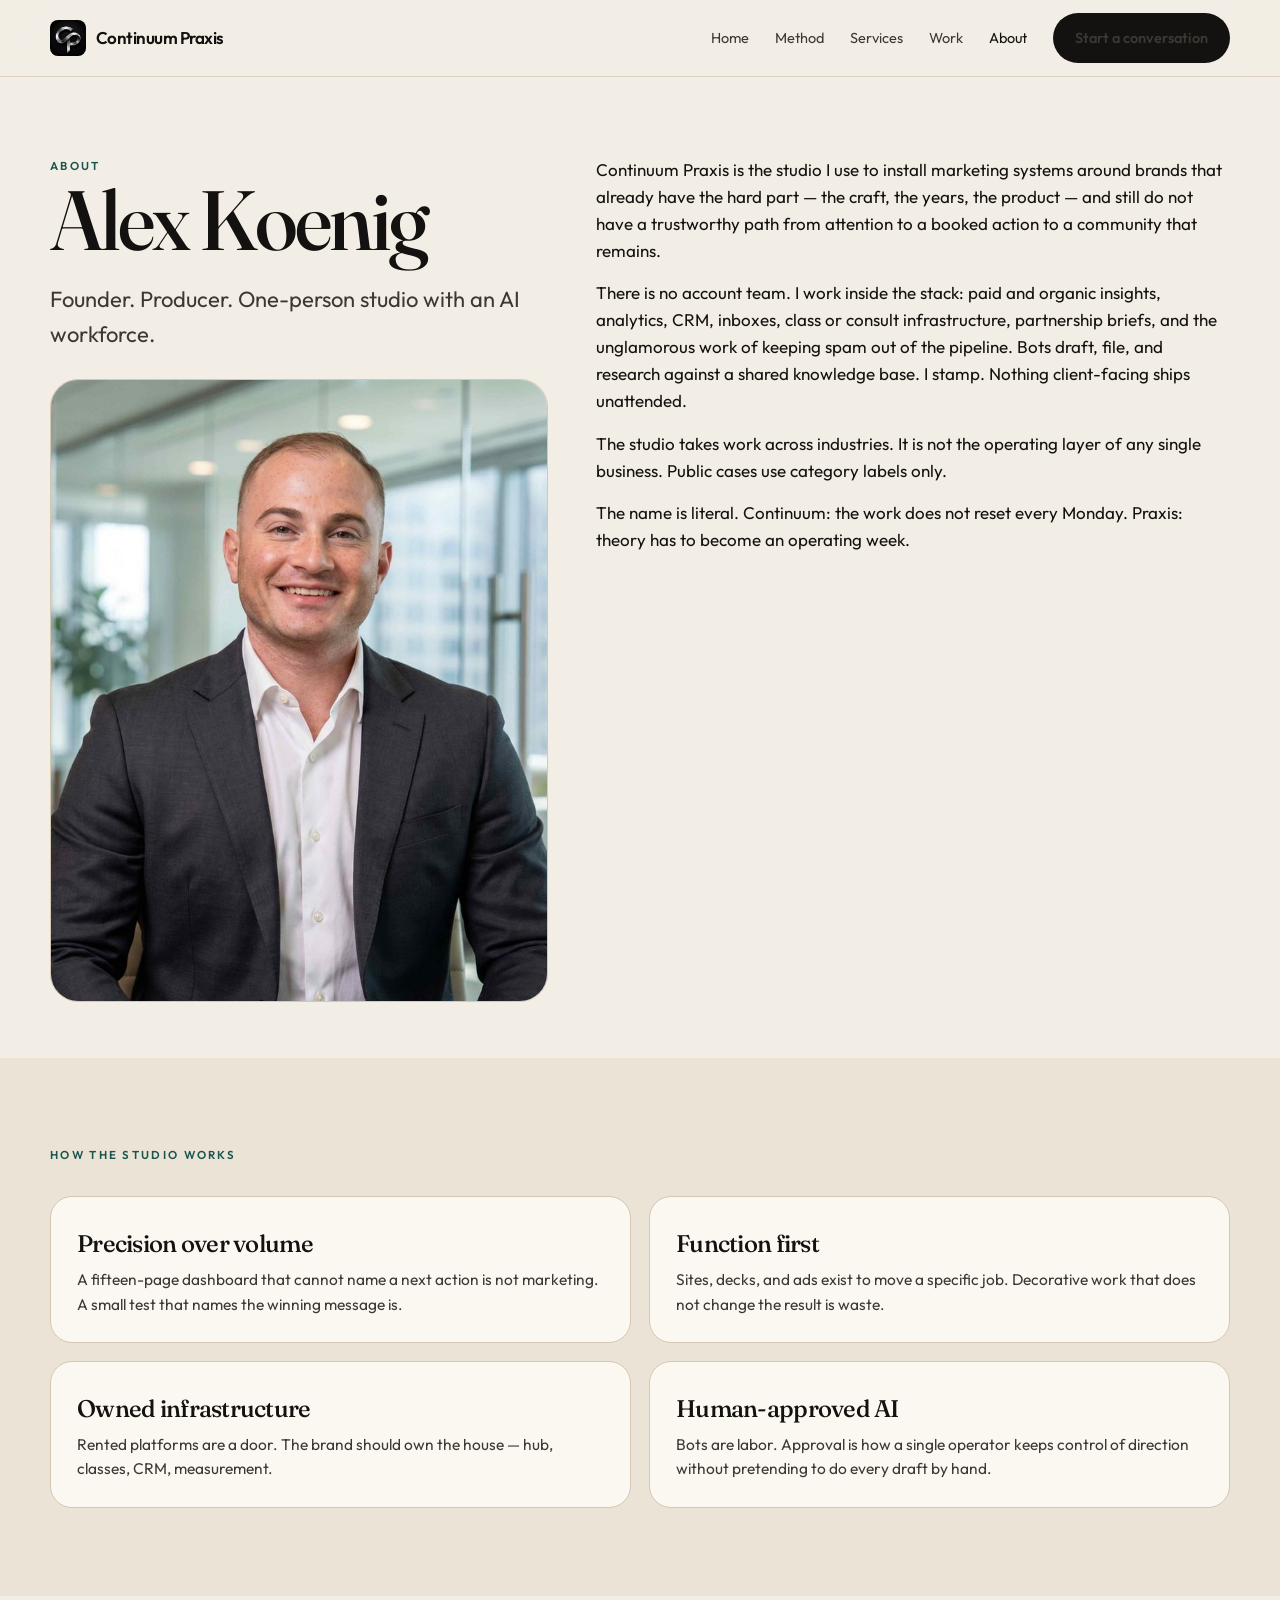
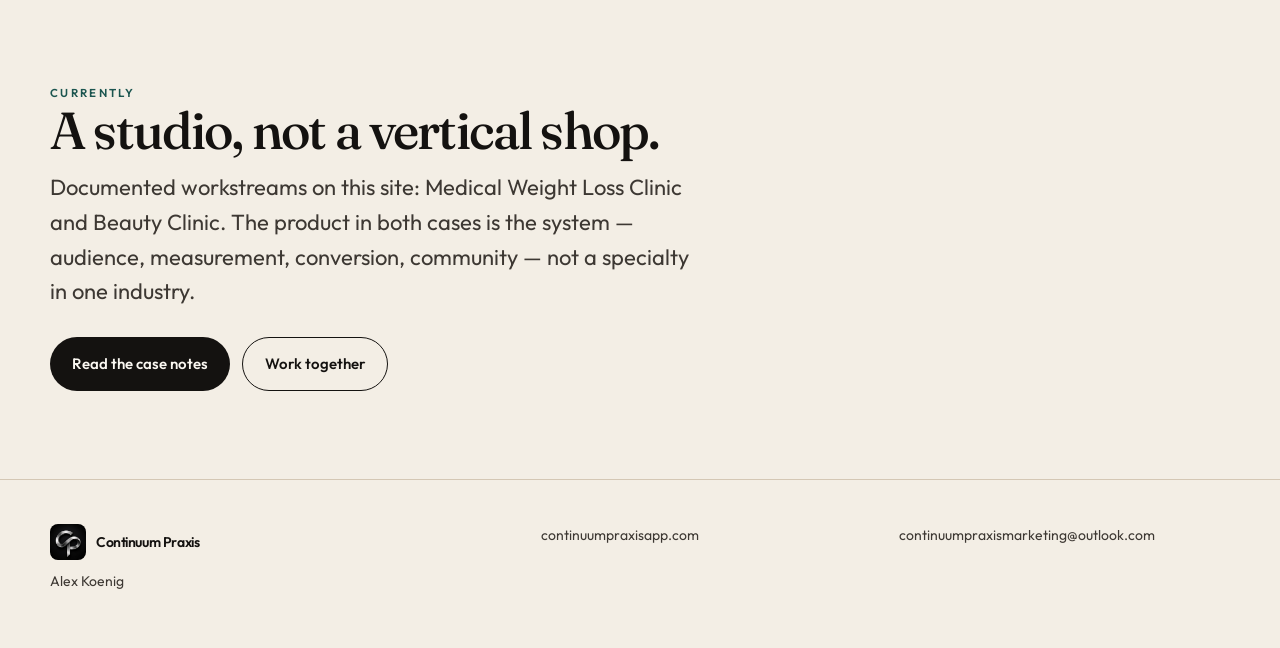
==== about/index.html @ 41ab2d88 "Public site v5" ====
<!DOCTYPE html>
<html lang="en">
<head>
  <meta charset="UTF-8" />
  <meta name="viewport" content="width=device-width, initial-scale=1" />
  <title>About — Alex Koenig — Continuum Praxis</title>
  <meta name="description" content="Alex Koenig is the founder of Continuum Praxis, a one-person marketing studio that installs measurable systems and runs them with a human-approved AI workforce." />
  <link rel="canonical" href="https://continuumpraxisapp.com/about" />
  <link rel="icon" href="/icons/favicon.jpg" type="image/jpeg" />
  <link rel="preconnect" href="https://fonts.googleapis.com" />
  <link href="https://fonts.googleapis.com/css2?family=Fraunces:opsz,wght@9..144,500;9..144,600&family=Outfit:wght@400;500;600&display=swap" rel="stylesheet" />
  <link rel="stylesheet" href="/css/styles.css" />
</head>
<body>
  <a class="skip" href="#main">Skip to content</a>
  <header class="site">
    <div class="wrap nav">
      <a class="brand" href="/"><img src="/img/logo-cp.jpg" alt="Continuum Praxis" /> Continuum Praxis</a>
      <button class="menu-btn" id="menu" aria-label="Menu">☰</button>
      <nav class="nav-links" id="nav-links">
        <a href="/">Home</a>
        <a href="/method">Method</a>
        <a href="/services">Services</a>
        <a href="/work">Work</a>
        <a class="active" href="/about">About</a>
        <a class="btn btn-primary" href="/contact">Start a conversation</a>
      </nav>
    </div>
  </header>

  <main id="main">
    <section class="hero">
      <div class="wrap split">
        <div>
          <p class="eyebrow">About</p>
          <h1>Alex Koenig</h1>
          <p class="lede" style="margin-top:16px">Founder. Producer. One-person studio with an AI workforce.</p>
          <img class="portrait" style="margin-top:28px" src="/img/alex-koenig.jpg" alt="Portrait of Alex Koenig, founder of Continuum Praxis" />
        </div>
        <div>
          <p>Continuum Praxis is the studio I use to install marketing systems around brands that already have the hard part — the craft, the years, the product — and still do not have a trustworthy path from attention to a booked action to a community that remains.</p>
          <p style="margin-top:16px">There is no account team. I work inside the stack: paid and organic insights, analytics, CRM, inboxes, class or consult infrastructure, partnership briefs, and the unglamorous work of keeping spam out of the pipeline. Bots draft, file, and research against a shared knowledge base. I stamp. Nothing client-facing ships unattended.</p>
          <p style="margin-top:16px">The studio takes work across industries. It is not the operating layer of any single business. Public cases use category labels only.</p>
          <p style="margin-top:16px">The name is literal. Continuum: the work does not reset every Monday. Praxis: theory has to become an operating week.</p>
        </div>
      </div>
    </section>

    <section class="band">
      <div class="wrap">
        <p class="eyebrow">How the studio works</p>
        <div class="grid-2">
          <article class="card"><h3>Precision over volume</h3><p>A fifteen-page dashboard that cannot name a next action is not marketing. A small test that names the winning message is.</p></article>
          <article class="card"><h3>Function first</h3><p>Sites, decks, and ads exist to move a specific job. Decorative work that does not change the result is waste.</p></article>
          <article class="card"><h3>Owned infrastructure</h3><p>Rented platforms are a door. The brand should own the house — hub, classes, CRM, measurement.</p></article>
          <article class="card"><h3>Human-approved AI</h3><p>Bots are labor. Approval is how a single operator keeps control of direction without pretending to do every draft by hand.</p></article>
        </div>
      </div>
    </section>

    <section>
      <div class="wrap">
        <p class="eyebrow">Currently</p>
        <h2>A studio, not a vertical shop.</h2>
        <p class="lede" style="margin-top:12px">Documented workstreams on this site: Medical Weight Loss Clinic and Beauty Clinic. The product in both cases is the system — audience, measurement, conversion, community — not a specialty in one industry.</p>
        <div class="row-btns">
          <a class="btn btn-primary" href="/work">Read the case notes</a>
          <a class="btn btn-ghost" href="/contact">Work together</a>
        </div>
      </div>
    </section>
  </main>

  <footer class="site">
    <div class="wrap foot">
      <div>
        <a class="brand" href="/"><img src="/img/logo-cp.jpg" alt="Continuum Praxis" /> Continuum Praxis</a>
        <p>Alex Koenig</p>
      </div>
      <div>continuumpraxisapp.com</div>
      <div>
        <a href="mailto:continuumpraxismarketing@outlook.com">continuumpraxismarketing@outlook.com</a>
      </div>
    </div>
  </footer>
  <script src="/js/main.js"></script>
</body>
</html>
---- css/styles.css ----
:root {
  --ink: #141210;
  --ink-soft: #3d3833;
  --muted: #6a6258;
  --paper: #f3eee5;
  --paper-2: #ebe4d6;
  --sand: #e3d6c2;
  --line: #d4c7b4;
  --white: #fbf8f2;
  --teal: #1b554f;
  --teal-2: #2a736c;
  --clay: #b85a2a;
  --gold: #c4a574;
  --shadow: 0 28px 70px rgba(20, 18, 16, 0.1);
  --max: 1180px;
  --serif: "Fraunces", "Times New Roman", serif;
  --sans: "Outfit", "Helvetica Neue", sans-serif;
}

* { box-sizing: border-box; margin: 0; padding: 0; }
html { scroll-behavior: smooth; }
body {
  font-family: var(--sans);
  color: var(--ink);
  background: var(--paper);
  line-height: 1.58;
  font-size: 17px;
  -webkit-font-smoothing: antialiased;
}
img { max-width: 100%; display: block; }
a { color: inherit; }
:focus-visible { outline: 2px solid var(--teal); outline-offset: 3px; }

.skip {
  position: absolute; left: -999px; top: 8px;
  background: var(--ink); color: var(--white);
  padding: 10px 14px; z-index: 100;
}
.skip:focus { left: 12px; }

.wrap { width: min(var(--max), calc(100% - 44px)); margin: 0 auto; }
.eyebrow {
  font-size: 11.5px;
  letter-spacing: 0.2em;
  text-transform: uppercase;
  color: var(--teal);
  font-weight: 600;
}
h1, h2, h3 { font-family: var(--serif); font-weight: 500; letter-spacing: -0.035em; line-height: 1.08; }
h1 { font-size: clamp(42px, 7.2vw, 84px); }
h2 { font-size: clamp(30px, 4.6vw, 52px); }
h3 { font-size: 24px; letter-spacing: -0.03em; }
.lede { font-size: clamp(18px, 2.1vw, 22px); color: var(--ink-soft); max-width: 40rem; }
.intro { margin-top: 22px; max-width: 38rem; color: var(--ink-soft); font-size: 19px; }

.btn {
  display: inline-flex; align-items: center; justify-content: center; gap: 10px;
  border: 0; cursor: pointer; text-decoration: none;
  padding: 14px 22px; border-radius: 999px;
  font-weight: 560; font-size: 15px; font-family: inherit;
  transition: transform .22s ease, background .22s ease, color .22s ease, box-shadow .22s ease;
}
.btn:hover { transform: translateY(-1px); }
.btn-primary { background: var(--ink); color: var(--white); }
.btn-primary:hover { background: #000; box-shadow: var(--shadow); }
.btn-ghost { background: transparent; color: var(--ink); border: 1px solid var(--ink); }
.btn-ghost:hover { background: var(--ink); color: var(--white); }
.btn-light { background: var(--white); color: var(--ink); }
.row-btns { display: flex; flex-wrap: wrap; gap: 12px; margin-top: 28px; }

header.site {
  position: sticky; top: 0; z-index: 40;
  backdrop-filter: blur(18px);
  background: rgba(243, 238, 229, 0.82);
  border-bottom: 1px solid rgba(211, 199, 180, 0.7);
}
.nav { display: flex; align-items: center; justify-content: space-between; min-height: 76px; }
.brand {
  display: flex; align-items: center; gap: 10px;
  text-decoration: none; font-weight: 600; letter-spacing: -0.03em;
}
.brand img, .brand svg {
  width: 36px; height: 36px;
  border-radius: 8px;
  object-fit: cover;
  background: #000;
  box-shadow: inset 0 0 0 1px rgba(20,18,16,.18);
}
.nav-links { display: flex; gap: 26px; align-items: center; }
.nav-links a { text-decoration: none; font-size: 14.5px; color: var(--ink-soft); }
.nav-links a.active, .nav-links a:hover { color: var(--ink); }
.menu-btn { display: none; background: none; border: 0; font-size: 26px; cursor: pointer; line-height: 1; }

.hero { padding: 80px 0 56px; }
.hero-visual {
  position: relative;
  min-height: 72vh;
  display: grid;
  align-items: end;
  overflow: hidden;
  border-bottom: 1px solid var(--line);
}
.hero-visual::before {
  content: "";
  position: absolute; inset: 0;
  background:
    linear-gradient(180deg, rgba(20,18,16,.28) 0%, rgba(20,18,16,.55) 100%),
    url("../img/hero-desert.jpg") center/cover no-repeat;
}
.hero-visual .wrap { position: relative; z-index: 1; padding: 88px 0 56px; color: var(--white); }
.hero-visual .eyebrow { color: var(--gold); }
.hero-visual h1 { max-width: 14ch; }
.hero-visual .intro { color: #e8dfd2; }
.hero-visual .btn-ghost { color: var(--white); border-color: rgba(251,248,242,.55); }
.hero-visual .btn-ghost:hover { background: var(--white); color: var(--ink); }

.hero-grid {
  display: grid;
  grid-template-columns: 1.12fr 0.88fr;
  gap: 52px;
  align-items: end;
}
.stat-card {
  background: var(--ink);
  color: var(--white);
  border-radius: 28px;
  padding: 30px;
  box-shadow: var(--shadow);
}
.stat-card h3 { color: var(--gold); font-size: 18px; margin-bottom: 18px; }
.stats { display: grid; grid-template-columns: 1fr 1fr; gap: 18px; }
.stats b { display: block; font-family: var(--serif); font-size: 30px; font-weight: 500; }
.stats span { display: block; font-size: 13px; color: #d7cfc3; margin-top: 4px; }
.fine { font-size: 12.5px; color: #b8aea0; margin-top: 18px; line-height: 1.45; }

section { padding: 88px 0; }
.band { background: var(--paper-2); }
.band-ink { background: var(--ink); color: var(--white); }
.band-ink .eyebrow { color: var(--gold); }
.band-ink p, .band-ink li, .band-ink cite { color: #d8d0c4; }

.grid-3, .grid-2, .grid-4 { display: grid; gap: 18px; margin-top: 32px; }
.grid-4 { grid-template-columns: repeat(4, 1fr); }
.grid-3 { grid-template-columns: repeat(3, 1fr); }
.grid-2 { grid-template-columns: 1fr 1fr; }
.card {
  background: var(--white);
  border: 1px solid var(--line);
  border-radius: 22px;
  padding: 26px;
}
.card h3 { margin: 8px 0 10px; }
.card p { color: var(--ink-soft); font-size: 15.5px; }
.num { font-family: var(--serif); color: var(--clay); font-size: 20px; }

.media-card { overflow: hidden; padding: 0; }
.media-card img { width: 100%; height: 220px; object-fit: cover; }
.media-card .pad { padding: 22px; }

.system {
  display: grid;
  grid-template-columns: repeat(5, 1fr);
  gap: 10px;
  margin-top: 28px;
}
.system article {
  background: var(--white);
  border: 1px solid var(--line);
  border-radius: 18px;
  padding: 16px;
  min-height: 156px;
}
.system b { display: block; margin-bottom: 8px; font-family: var(--serif); font-size: 18px; }
.system p { font-size: 13.5px; color: var(--ink-soft); }

.flow {
  display: grid;
  grid-template-columns: repeat(6, 1fr);
  gap: 8px;
  margin-top: 28px;
}
.flow li {
  list-style: none;
  background: var(--white);
  border: 1px solid var(--line);
  border-radius: 16px;
  padding: 16px 14px;
  font-size: 13.5px;
}
.flow strong { display: block; font-family: var(--serif); font-size: 16px; margin-bottom: 6px; }

table.data {
  width: 100%;
  border-collapse: collapse;
  margin-top: 20px;
  background: var(--white);
  border-radius: 16px;
  overflow: hidden;
  font-size: 14.5px;
}
table.data th, table.data td {
  text-align: left;
  padding: 13px 14px;
  border-bottom: 1px solid var(--line);
}
table.data th { background: var(--ink); color: var(--white); font-weight: 500; }
table.data tr:last-child td { border-bottom: 0; }
.table-scroll { overflow-x: auto; }

.split { display: grid; grid-template-columns: 0.88fr 1.12fr; gap: 48px; align-items: start; }
.quote {
  font-family: var(--serif);
  font-size: clamp(26px, 3.2vw, 38px);
  line-height: 1.22;
  color: inherit;
}
cite { display: block; margin-top: 16px; font-family: var(--sans); font-size: 14px; font-style: normal; color: var(--muted); }

.photo-panel {
  border-radius: 28px;
  overflow: hidden;
  min-height: 320px;
  background: #c9b89a center/cover no-repeat;
}
.photo-desk { background-image: url("../img/studio-desk.jpg"); }
.photo-emblem { background-image: url("../img/emblem.jpg"); background-size: cover; }
.photo-founder {
  background-image: url("../img/alex-koenig.jpg");
  background-position: center 18%;
  min-height: 420px;
}
.portrait {
  width: 100%;
  aspect-ratio: 4 / 5;
  object-fit: cover;
  object-position: center 18%;
  border-radius: 28px;
  border: 1px solid var(--line);
}
.case-kicker {
  font-size: 12px;
  letter-spacing: 0.16em;
  text-transform: uppercase;
  color: var(--teal);
  font-weight: 600;
  margin-bottom: 8px;
}

form.contact { display: grid; gap: 14px; margin-top: 8px; }
label { font-size: 13px; font-weight: 600; }
input, select, textarea {
  width: 100%;
  padding: 12px 14px;
  border-radius: 12px;
  border: 1px solid var(--line);
  background: var(--white);
  font: inherit;
  color: var(--ink);
}
textarea { min-height: 140px; resize: vertical; }
.note { font-size: 13.5px; color: var(--ink-soft); }
.note a { text-decoration: underline; text-underline-offset: 3px; }

.ticker {
  display: flex; gap: 28px; flex-wrap: wrap;
  font-size: 13px; letter-spacing: 0.08em; text-transform: uppercase;
  color: var(--muted); border-top: 1px solid var(--line); border-bottom: 1px solid var(--line);
  padding: 16px 0;
}
.ticker span::before { content: "●"; color: var(--teal); margin-right: 10px; font-size: 8px; }

footer.site {
  border-top: 1px solid var(--line);
  padding: 44px 0 56px;
  font-size: 14px;
  color: var(--ink-soft);
}
.foot { display: grid; grid-template-columns: 1.4fr 1fr 1fr; gap: 28px; }
.foot a { text-decoration: none; }
.foot a:hover { color: var(--ink); }
.foot .brand { margin-bottom: 10px; color: var(--ink); }
.foot ul { list-style: none; display: grid; gap: 8px; }

.missing {
  margin-top: 48px;
  padding: 22px;
  border: 1px dashed var(--clay);
  border-radius: 16px;
  background: #f8eee6;
  font-size: 14.5px;
}
.missing h3 { font-size: 22px; margin-bottom: 8px; }
.missing li { margin-left: 18px; margin-top: 4px; }

.reveal { opacity: 0; transform: translateY(14px); animation: rise .7s ease forwards; }
@keyframes rise { to { opacity: 1; transform: none; } }

@media (max-width: 980px) {
  .hero-grid, .grid-4, .grid-3, .grid-2, .system, .split, .flow, .foot { grid-template-columns: 1fr; }
  .menu-btn { display: block; }
  .nav-links {
    display: none;
    position: absolute; left: 0; right: 0; top: 76px;
    background: var(--paper);
    border-bottom: 1px solid var(--line);
    flex-direction: column;
    padding: 16px 22px 28px;
    align-items: flex-start;
    gap: 16px;
  }
  .nav-links.open { display: flex; }
  .hero, .hero-visual .wrap { padding-top: 40px; }
  .hero-visual { min-height: auto; }
  section { padding: 64px 0; }
  .photo-panel { min-height: 220px; }
}
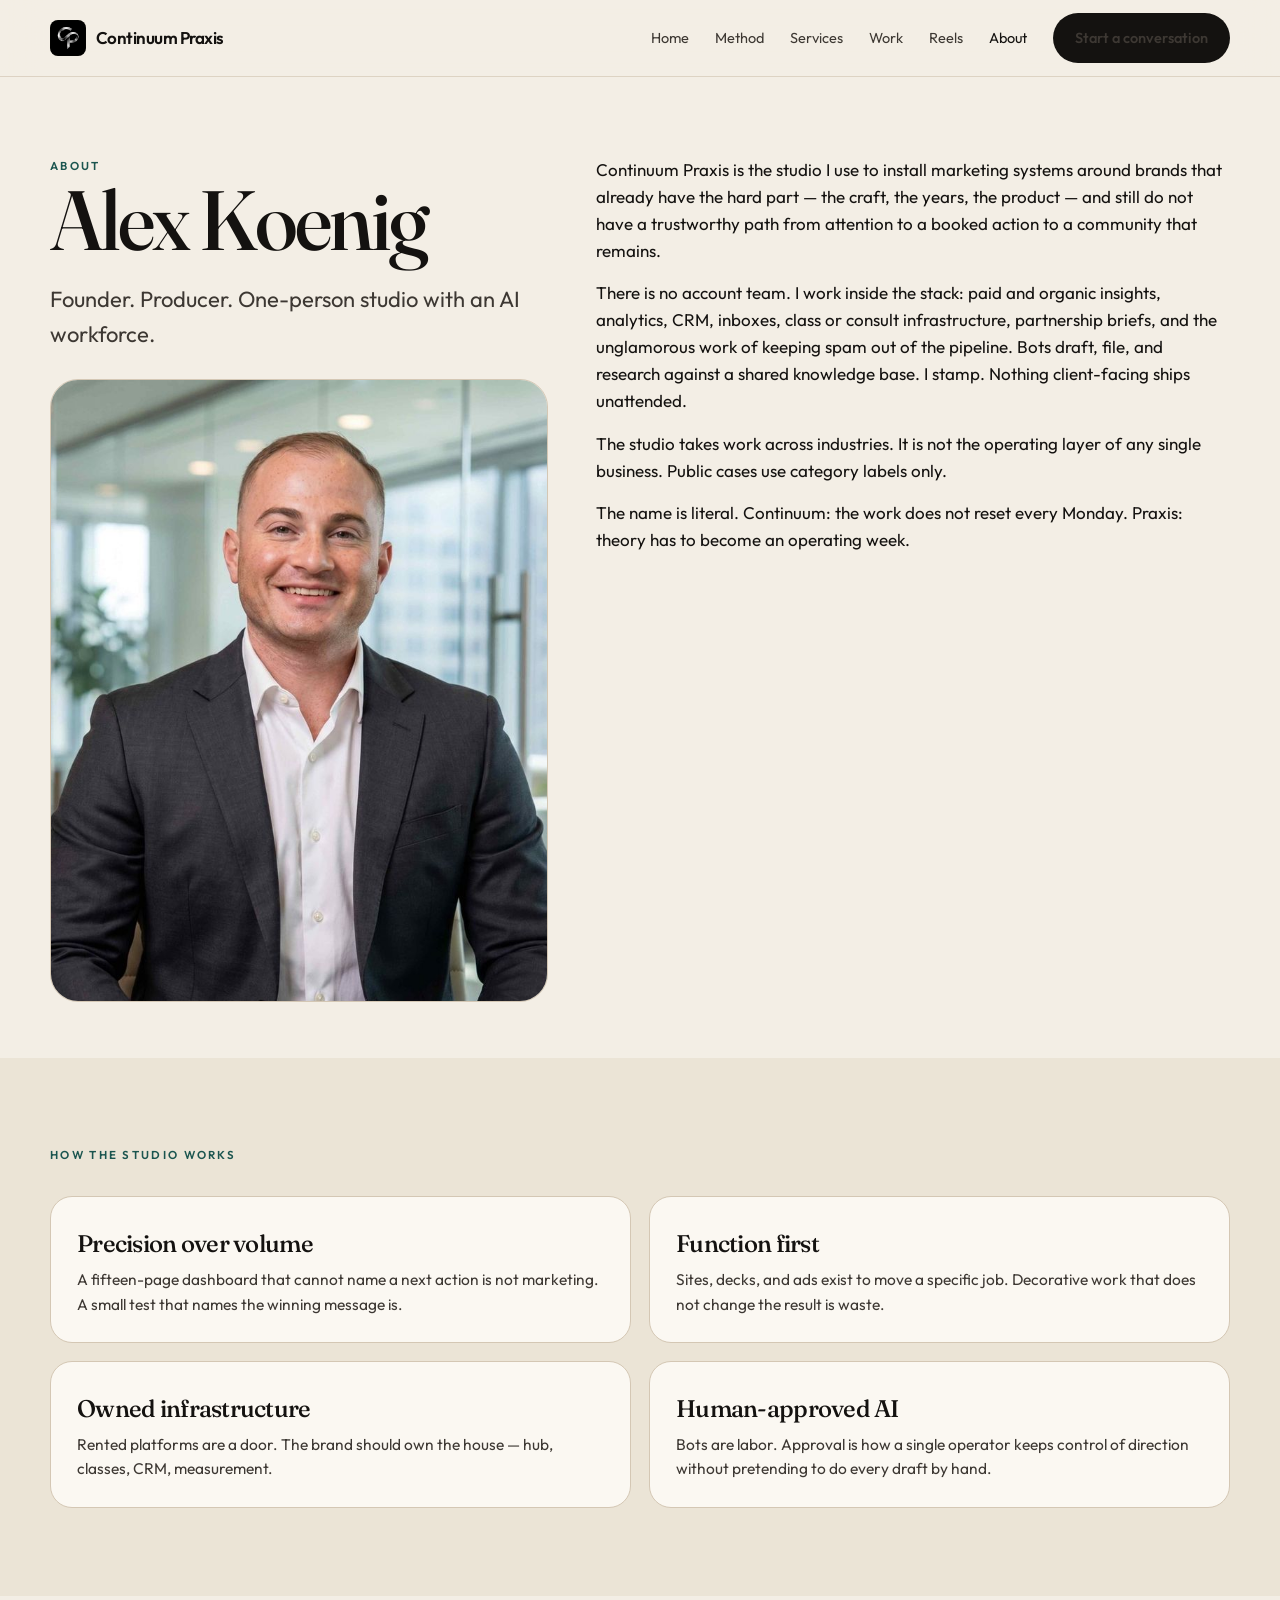
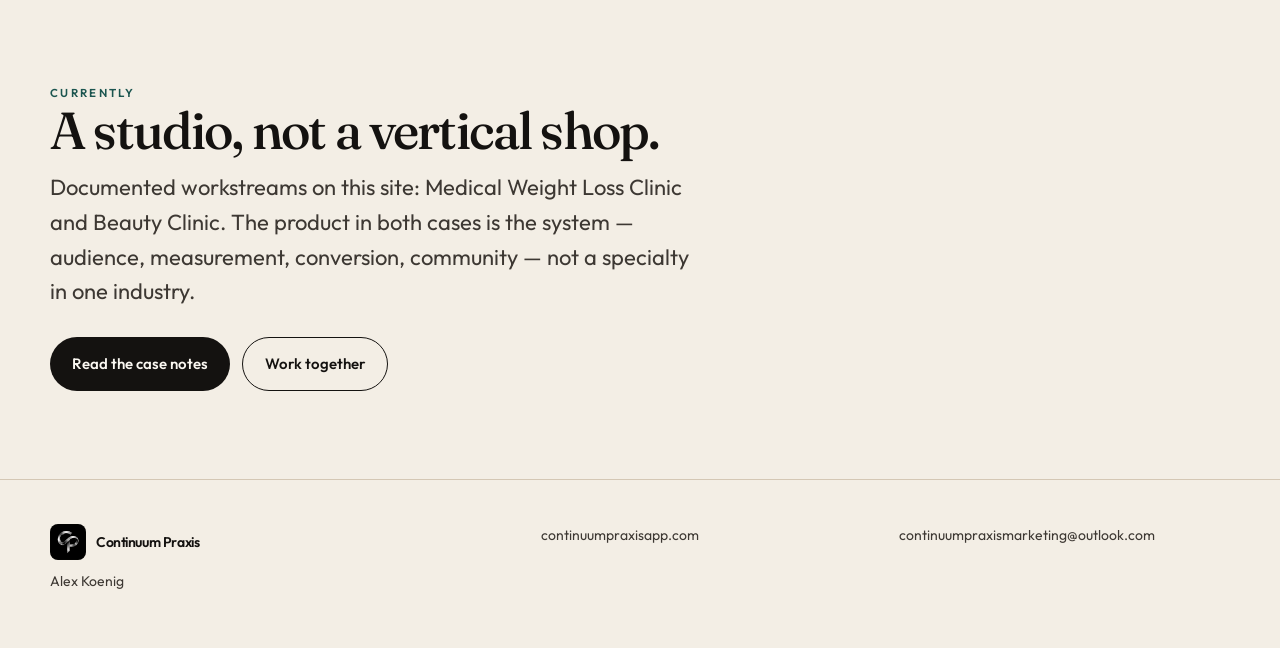
==== commit e640e1c9: "Fix reels in-page play by moving click handler to external JS John Amber's live /reels deploy had al" ====
--- a/about/index.html
+++ b/about/index.html
@@ -15,13 +15,14 @@
   <a class="skip" href="#main">Skip to content</a>
   <header class="site">
     <div class="wrap nav">
-      <a class="brand" href="/"><img src="/img/logo-cp.jpg" alt="Continuum Praxis" /> Continuum Praxis</a>
+      <a class="brand" href="/"><img src="/img/logo-cp-nav.png" alt="Continuum Praxis" /> Continuum Praxis</a>
       <button class="menu-btn" id="menu" aria-label="Menu">☰</button>
       <nav class="nav-links" id="nav-links">
         <a href="/">Home</a>
         <a href="/method">Method</a>
         <a href="/services">Services</a>
         <a href="/work">Work</a>
+        <a href="/reels">Reels</a>
         <a class="active" href="/about">About</a>
         <a class="btn btn-primary" href="/contact">Start a conversation</a>
       </nav>
@@ -74,7 +75,7 @@
   <footer class="site">
     <div class="wrap foot">
       <div>
-        <a class="brand" href="/"><img src="/img/logo-cp.jpg" alt="Continuum Praxis" /> Continuum Praxis</a>
+        <a class="brand" href="/"><img src="/img/logo-cp-nav.png" alt="Continuum Praxis" /> Continuum Praxis</a>
         <p>Alex Koenig</p>
       </div>
       <div>continuumpraxisapp.com</div>
